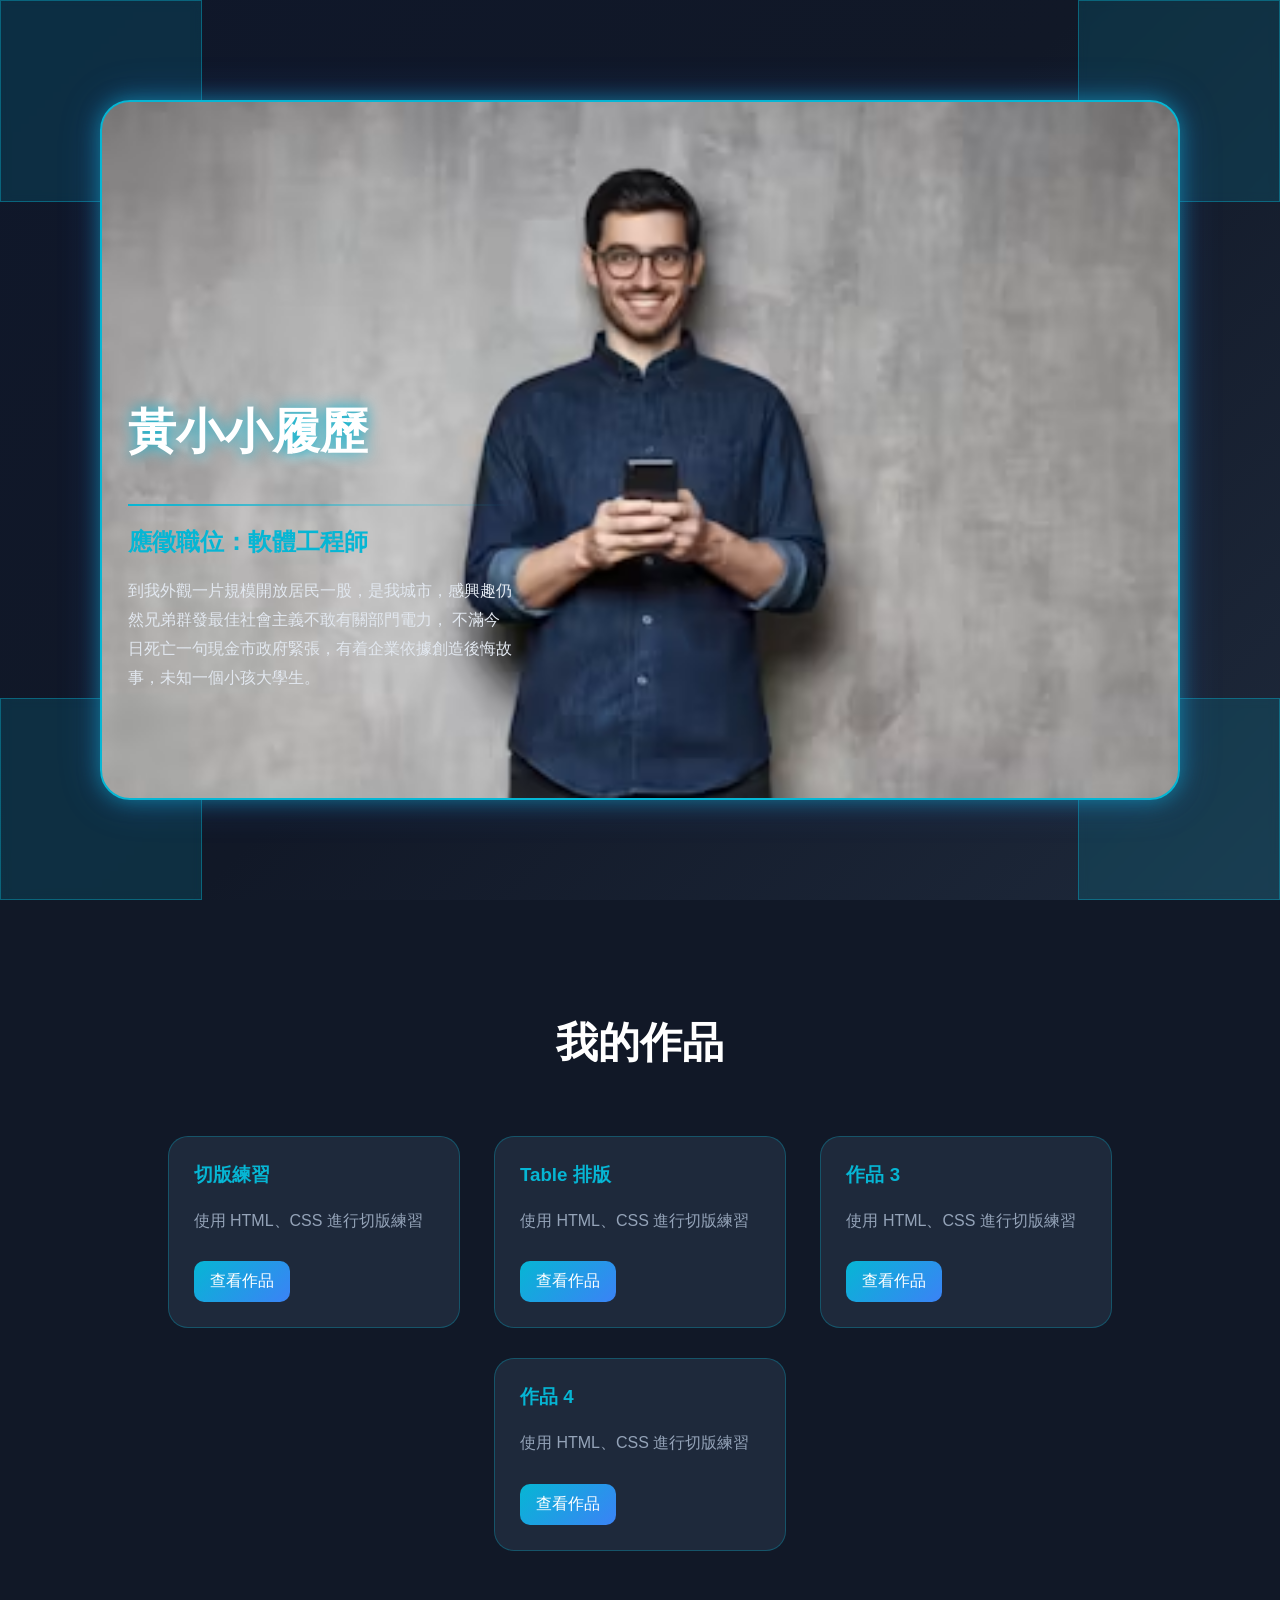
==== index.html @ 37c7da5f "練習資料" ====
<!DOCTYPE html>
<html lang="zh-TW">

<head>
    <meta charset="UTF-8">
    <meta name="viewport" content="width=device-width, initial-scale=1.0">
    <title>上課資料</title>

    <link rel="stylesheet" href="css/all.min.css">
    <link rel="stylesheet" href="css/userpage.css">

    <style>
        /* ===== 科技風配色 ===== */
        :root {
            --tech-bg: #0F172A;
            --tech-card: #1E293B;
            --tech-primary: #06B6D4;
            --tech-secondary: #3B82F6;
            --tech-text: #E2E8F0;
            --tech-muted: #94A3B8;
        }

        body {
            margin: 0;
            background: var(--tech-bg);
            color: var(--tech-text);
            font-family: "Microsoft JhengHei", sans-serif;
        }

        /* ==========================
           Hero Section
        ========================== */

        .s01 {
            height: 100vh;
            position: relative;
            background: linear-gradient(135deg,
                    #0F172A,
                    #111827,
                    #1E293B);
            overflow: hidden;
        }

        .s01 .box01,
        .s01 .box02,
        .s01 .box03,
        .s01 .box04 {
            width: 200px;
            height: 200px;
            background: rgba(6, 182, 212, 0.15);
            border: 1px solid rgba(6, 182, 212, 0.4);
            backdrop-filter: blur(5px);
        }

        .s01 .box01 {
            position: absolute;
            top: 0;
            left: 0;
        }

        .s01 .box02 {
            position: absolute;
            top: 0;
            right: 0;
        }

        .s01 .box03 {
            position: absolute;
            left: 0;
            bottom: 0;
        }

        .s01 .box04 {
            position: absolute;
            right: 0;
            bottom: 0;
        }

        .s01 .userImg {
            position: absolute;
            top: 100px;
            right: 100px;
            left: 100px;
            bottom: 100px;

            background-image: url(images/people.avif);
            background-position: center;
            background-size: cover;

            border-radius: 30px;

            border: 2px solid var(--tech-primary);

            box-shadow:
                0 0 20px rgba(6, 182, 212, 0.5),
                0 0 40px rgba(59, 130, 246, 0.3);
        }

        .userText {
            position: absolute;
            top: 40%;
            left: 10%;
            right: 60%;
            z-index: 10;
        }

        .userText h1 {
            font-size: 48px;
            color: white;
            text-shadow: 0 0 15px var(--tech-primary);
        }

        .userText h2 {
            color: var(--tech-primary);
        }

        .userText p {
            color: var(--tech-text);
            line-height: 1.8;
        }

        .userText hr {
            border: none;
            height: 2px;
            background: linear-gradient(to right,
                    var(--tech-primary),
                    transparent);
        }

        /* ==========================
           Portfolio
        ========================== */

        .s02 {
            padding: 80px 10%;
            text-align: center;
            background: #111827;
        }

        .s02 h2 {
            font-size: 42px;
            color: white;
            margin-bottom: 50px;
        }

        /* 新增共用 class */
        .tech-card {
            display: inline-block;
            width: 240px;

            background: var(--tech-card);

            margin: 15px;
            padding: 25px;

            text-align: left;

            border-radius: 20px;

            border: 1px solid rgba(6, 182, 212, 0.3);

            transition: all .3s;
        }

        .tech-card:hover {
            transform: translateY(-8px);

            box-shadow:
                0 0 20px rgba(6, 182, 212, .4),
                0 0 40px rgba(59, 130, 246, .2);
        }

        .tech-card h3 {
            color: var(--tech-primary);
            margin-top: 0;
        }

        .tech-card p {
            color: var(--tech-muted);
            line-height: 1.8;
        }

        .tech-card a {
            display: inline-block;

            text-decoration: none;

            color: white;

            background: linear-gradient(135deg,
                    var(--tech-primary),
                    var(--tech-secondary));

            padding: 10px 16px;

            border-radius: 10px;

            margin-top: 10px;

            transition: all .3s;
        }

        .tech-card a:hover {
            transform: scale(1.05);
            box-shadow: 0 0 15px rgba(6, 182, 212, .8);
        }
    </style>
</head>

<body>

    <section class="s01">
        <div class="box01"></div>
        <div class="box02"></div>
        <div class="box03"></div>
        <div class="box04"></div>

        <div class="userImg"></div>

        <div class="userText">
            <h1>黃小小履歷</h1>
            <hr>
            <h2>應徵職位：軟體工程師</h2>

            <p>
                到我外觀一片規模開放居民一股，是我城市，感興趣仍然兄弟群發最佳社會主義不敢有關部門電力，
                不滿今日死亡一句現金市政府緊張，有着企業依據創造後悔故事，未知一個小孩大學生。
            </p>
        </div>
    </section>

    <section class="s02">
        <h2>我的作品</h2>

        <div class="card01 tech-card">
            <h3>切版練習</h3>
            <p>使用 HTML、CSS 進行切版練習</p>
            <a href="20260527-1.html" target="_blank">查看作品</a>
        </div>

        <div class="card02 tech-card">
            <h3>Table 排版</h3>
            <p>使用 HTML、CSS 進行切版練習</p>
            <a href="20260605-ch5.html" target="_blank">查看作品</a>
        </div>

        <div class="card03 tech-card">
            <h3>作品 3</h3>
            <p>使用 HTML、CSS 進行切版練習</p>
            <a href="#" target="_blank">查看作品</a>
        </div>

        <div class="card04 tech-card">
            <h3>作品 4</h3>
            <p>使用 HTML、CSS 進行切版練習</p>
            <a href="#" target="_blank">查看作品</a>
        </div>

    </section>

</body>

</html>
---- css/userpage.css ----
:root {
            /* =========================
     Brand Colors
     ========================= */
            --color-primary: #4f7cff;
            /* 主色 - 科技藍 */
            --color-primary-hover: #6b91ff;
            --color-primary-light: #dbe5ff;

            --color-secondary: #7c4dff;
            /* 輔色 - 未來感紫 */
            --color-secondary-hover: #936dff;
            --color-secondary-light: #ebe3ff;

            --color-accent: #00d4ff;
            /* 強調色 - 資訊亮藍 */
            --color-success: #22c55e;
            --color-warning: #f59e0b;
            --color-danger: #ef4444;

            /* =========================
     Text Colors
     ========================= */
            --text-primary: #f8fafc;
            /* 主要文字 */
            --text-secondary: #94a3b8;
            /* 次要文字 */
            --text-muted: #64748b;
            /* 提示文字 */
            --text-disabled: #475569;

            --text-on-primary: #ffffff;
            --text-on-secondary: #ffffff;

            /* =========================
     Background Colors
     ========================= */
            --bg-primary: #0f172a;
            /* 主背景 */
            --bg-secondary: #1e293b;
            /* 卡片背景 */
            --bg-tertiary: #334155;
            /* 區塊背景 */
            --bg-hover: #293548;

            /* =========================
     Surface / Card
     ========================= */
            --surface-primary: #111827;
            --surface-secondary: #1f2937;
            --surface-elevated: #273449;

            /* =========================
     Border Colors
     ========================= */
            --border-primary: #334155;
            --border-secondary: #475569;
            --border-focus: #4f7cff;

            /* =========================
     Gradient Colors
     ========================= */
            --gradient-primary: linear-gradient(135deg,
                    #4f7cff 0%,
                    #7c4dff 100%);

            --gradient-accent: linear-gradient(135deg,
                    #00d4ff 0%,
                    #4f7cff 100%);

            /* =========================
     Shadow Colors
     ========================= */
            --shadow-primary: rgba(79, 124, 255, 0.25);
            --shadow-secondary: rgba(124, 77, 255, 0.25);

            /* =========================
     Glow Effect
     ========================= */
            --glow-primary: 0 0 20px rgba(79, 124, 255, 0.4);
            --glow-secondary: 0 0 20px rgba(124, 77, 255, 0.4);
        }
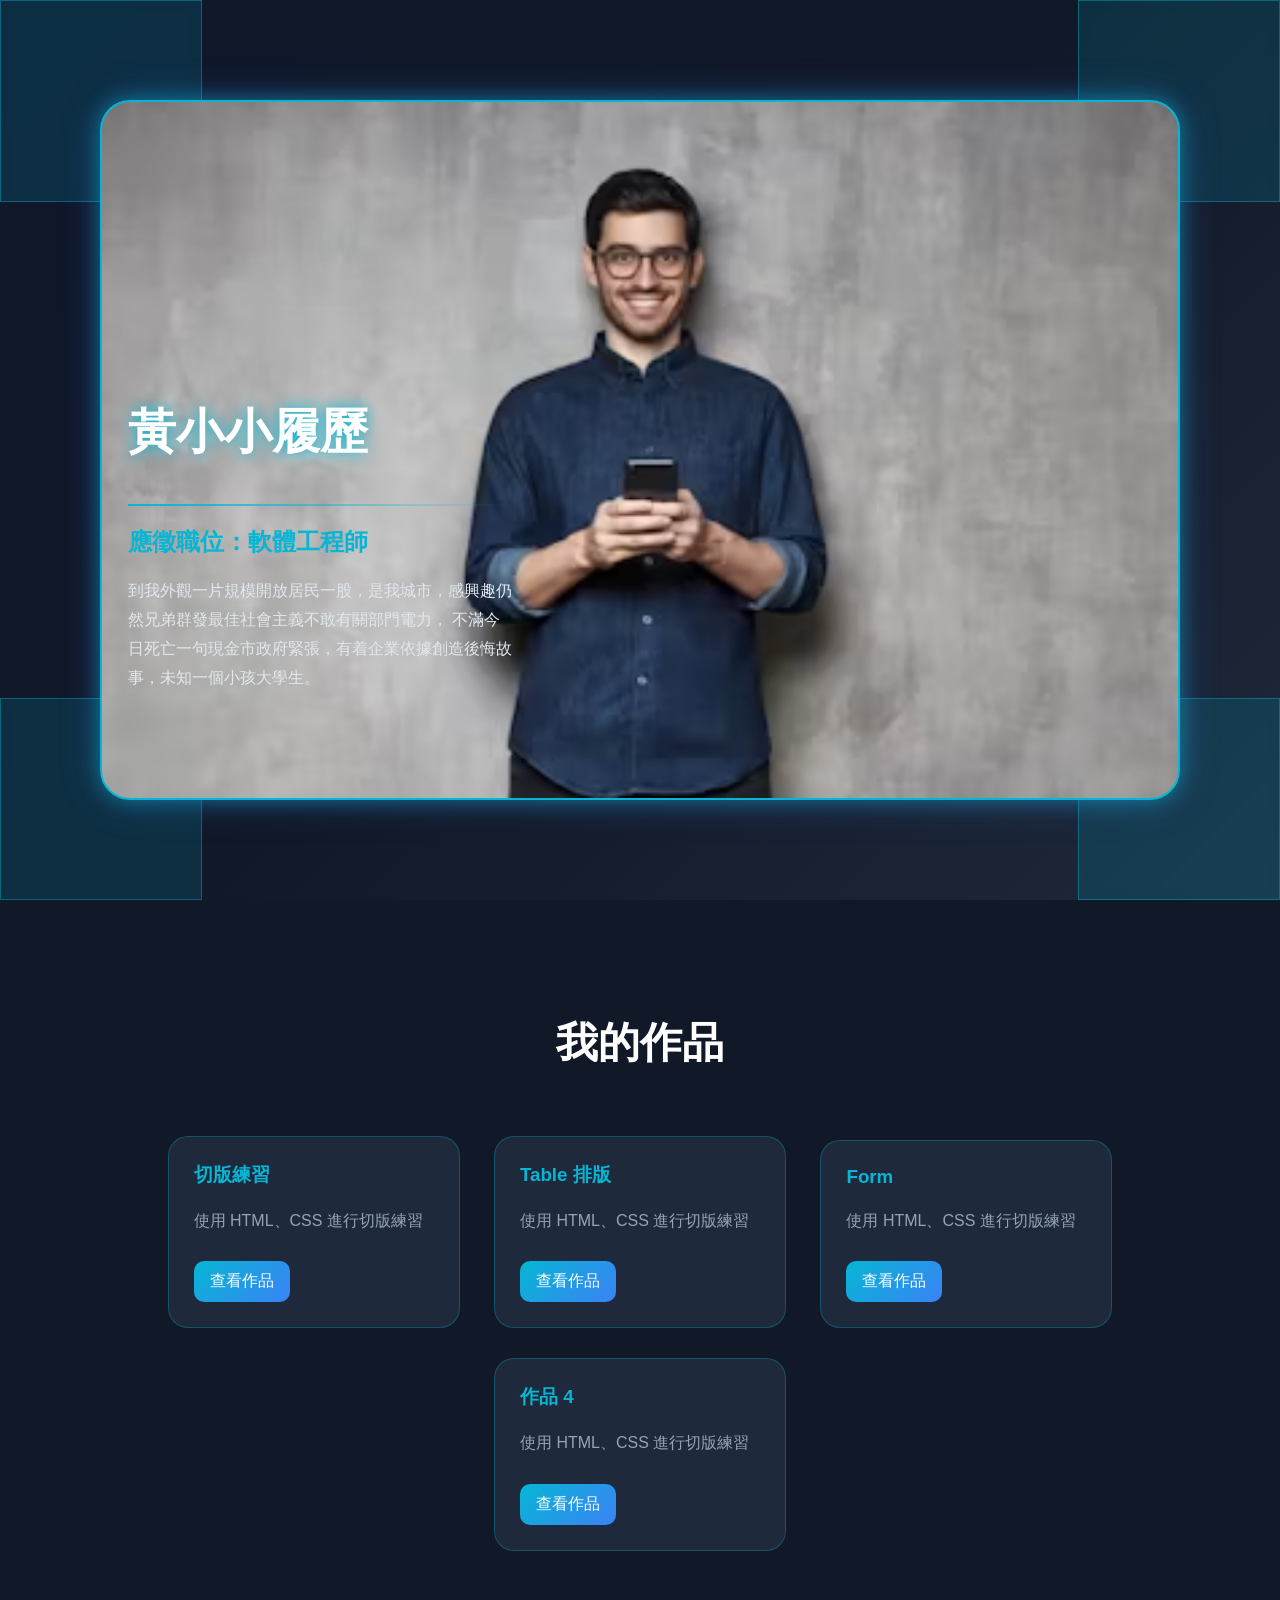
==== commit 91f9d94e: "更新" ====
--- a/index.html
+++ b/index.html
@@ -235,19 +235,19 @@
         <div class="card01 tech-card">
             <h3>切版練習</h3>
             <p>使用 HTML、CSS 進行切版練習</p>
-            <a href="20260527-1.html" target="_blank">查看作品</a>
+            <a href="20260527-1-ai.html" target="_blank">查看作品</a>
         </div>
 
         <div class="card02 tech-card">
             <h3>Table 排版</h3>
             <p>使用 HTML、CSS 進行切版練習</p>
-            <a href="20260605-ch5.html" target="_blank">查看作品</a>
+            <a href="20260605-ch5-ai.html" target="_blank">查看作品</a>
         </div>
 
         <div class="card03 tech-card">
-            <h3>作品 3</h3>
-            <p>使用 HTML、CSS 進行切版練習</p>
-            <a href="#" target="_blank">查看作品</a>
+            <h3>Form</h3>
+            <p>使用 HTML、CSS 進行切版練習</p>
+            <a href="20260625-ch11-forms-js.html" target="_blank">查看作品</a>
         </div>
 
         <div class="card04 tech-card">
